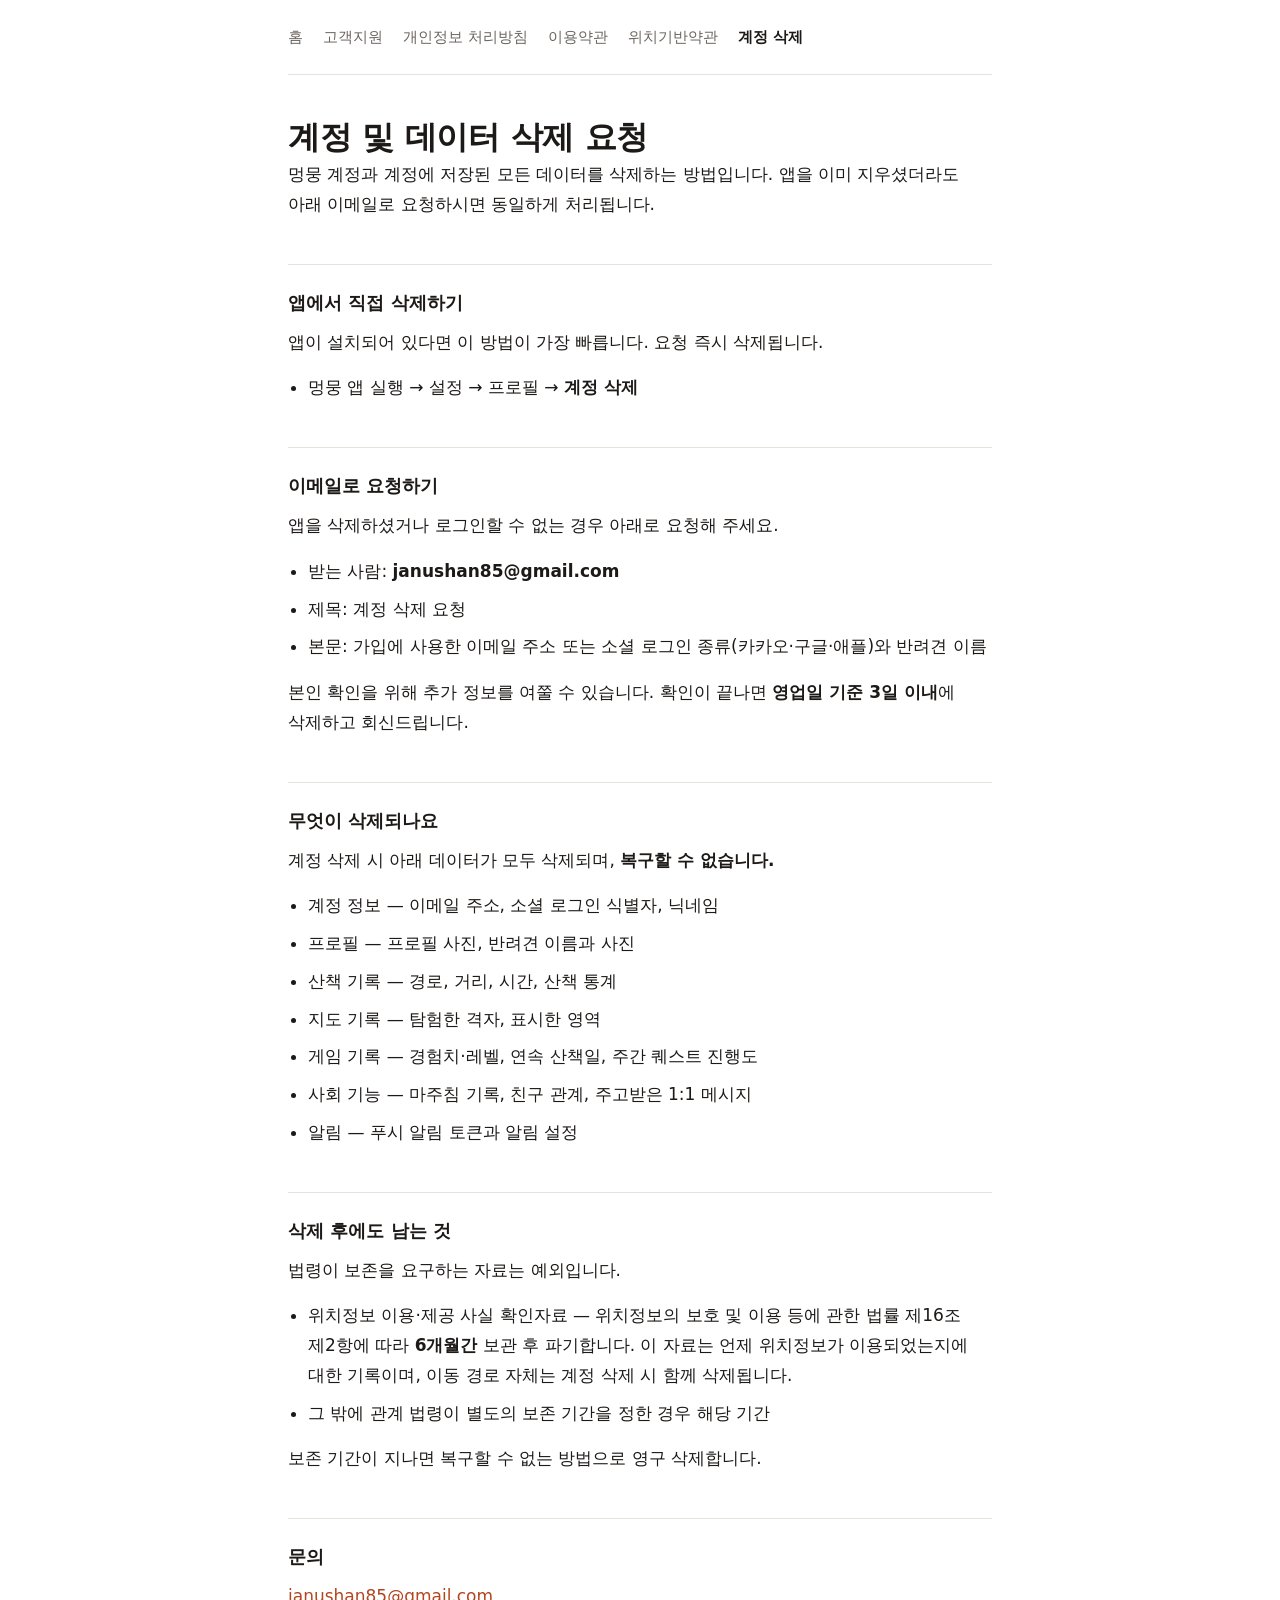
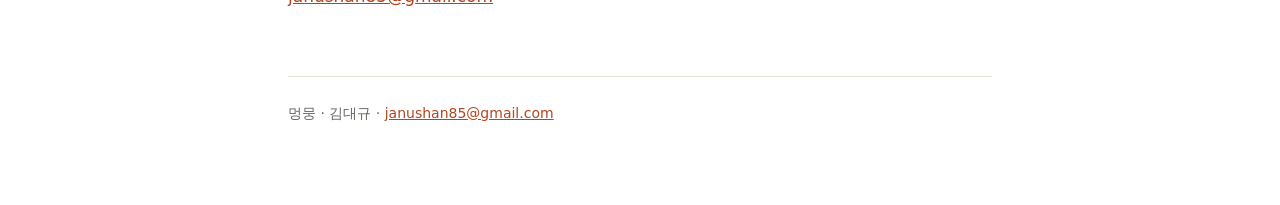
==== account-deletion/index.html @ e08be1e5 "Give the pages paths instead of filenames /privacy.html works today only because GitHub Pages quietl" ====
<!doctype html>
<html lang="ko">
<head>
  <meta charset="utf-8">
  <meta name="viewport" content="width=device-width, initial-scale=1">
  <title>계정 및 데이터 삭제 요청 · 멍뭉</title>
  <link rel="stylesheet" href="/style.css">
</head>
<body>
  <nav>
      <a href="/">홈</a>
      <a href="/support/">고객지원</a>
      <a href="/privacy/">개인정보 처리방침</a>
      <a href="/terms/">이용약관</a>
      <a href="/location/">위치기반약관</a>
      <span aria-current="page">계정 삭제</span>
  </nav>
  <main>
  <h1>계정 및 데이터 삭제 요청</h1>
  <p>멍뭉 계정과 계정에 저장된 모든 데이터를 삭제하는 방법입니다. 앱을 이미 지우셨더라도 아래 이메일로 요청하시면 동일하게 처리됩니다.</p>
  <h2>앱에서 직접 삭제하기</h2>
  <p>앱이 설치되어 있다면 이 방법이 가장 빠릅니다. 요청 즉시 삭제됩니다.</p>
  <ul>
    <li>멍뭉 앱 실행 → 설정 → 프로필 → <strong>계정 삭제</strong></li>
  </ul>
  <h2>이메일로 요청하기</h2>
  <p>앱을 삭제하셨거나 로그인할 수 없는 경우 아래로 요청해 주세요.</p>
  <ul>
    <li>받는 사람: <strong>janushan85@gmail.com</strong></li>
    <li>제목: 계정 삭제 요청</li>
    <li>본문: 가입에 사용한 이메일 주소 또는 소셜 로그인 종류(카카오·구글·애플)와 반려견 이름</li>
  </ul>
  <p>본인 확인을 위해 추가 정보를 여쭐 수 있습니다. 확인이 끝나면 <strong>영업일 기준 3일 이내</strong>에 삭제하고 회신드립니다.</p>
  <h2>무엇이 삭제되나요</h2>
  <p>계정 삭제 시 아래 데이터가 모두 삭제되며, <strong>복구할 수 없습니다.</strong></p>
  <ul>
    <li>계정 정보 — 이메일 주소, 소셜 로그인 식별자, 닉네임</li>
    <li>프로필 — 프로필 사진, 반려견 이름과 사진</li>
    <li>산책 기록 — 경로, 거리, 시간, 산책 통계</li>
    <li>지도 기록 — 탐험한 격자, 표시한 영역</li>
    <li>게임 기록 — 경험치·레벨, 연속 산책일, 주간 퀘스트 진행도</li>
    <li>사회 기능 — 마주침 기록, 친구 관계, 주고받은 1:1 메시지</li>
    <li>알림 — 푸시 알림 토큰과 알림 설정</li>
  </ul>
  <h2>삭제 후에도 남는 것</h2>
  <p>법령이 보존을 요구하는 자료는 예외입니다.</p>
  <ul>
    <li>위치정보 이용·제공 사실 확인자료 — 위치정보의 보호 및 이용 등에 관한 법률 제16조 제2항에 따라 <strong>6개월간</strong> 보관 후 파기합니다. 이 자료는 언제 위치정보가 이용되었는지에 대한 기록이며, 이동 경로 자체는 계정 삭제 시 함께 삭제됩니다.</li>
    <li>그 밖에 관계 법령이 별도의 보존 기간을 정한 경우 해당 기간</li>
  </ul>
  <p>보존 기간이 지나면 복구할 수 없는 방법으로 영구 삭제합니다.</p>
  <h2>문의</h2>
  <p><a href="mailto:janushan85@gmail.com">janushan85@gmail.com</a></p>
  </main>
  <footer>
    <p>멍뭉 · 김대규 · <a href="mailto:janushan85@gmail.com">janushan85@gmail.com</a></p>
  </footer>
</body>
</html>
---- style.css ----
:root {
  color-scheme: light dark;
  --bg: #ffffff;
  --fg: #1c1917;
  --muted: #6b6560;
  --rule: #e7e2dc;
  --link: #b4451f;
}

@media (prefers-color-scheme: dark) {
  :root {
    --bg: #17140f;
    --fg: #ede8e1;
    --muted: #9a938b;
    --rule: #322c25;
    --link: #ff8a65;
  }
}

* { box-sizing: border-box; }

body {
  margin: 0;
  padding: 0 1.25rem 4rem;
  background: var(--bg);
  color: var(--fg);
  font-family: -apple-system, BlinkMacSystemFont, "Apple SD Gothic Neo", "Malgun Gothic",
    "Noto Sans KR", system-ui, sans-serif;
  font-size: 16px;
  line-height: 1.75;
  word-break: keep-all;
  overflow-wrap: anywhere;
}

nav, main, footer { max-width: 44rem; margin: 0 auto; }

nav {
  display: flex;
  flex-wrap: wrap;
  gap: 0.5rem 1.25rem;
  padding: 1.5rem 0;
  border-bottom: 1px solid var(--rule);
  font-size: 0.9375rem;
}

nav a { color: var(--muted); text-decoration: none; }
nav a:hover { color: var(--link); text-decoration: underline; }
nav [aria-current="page"] { color: var(--fg); font-weight: 600; }

h1 { margin: 2.5rem 0 0; font-size: 1.75rem; line-height: 1.4; letter-spacing: -0.01em; }

h2 {
  margin: 2.75rem 0 0.75rem;
  padding-top: 1.5rem;
  border-top: 1px solid var(--rule);
  font-size: 1.125rem;
  line-height: 1.5;
}

p { margin: 0 0 1rem; }
p.effective { margin: 0.5rem 0 2rem; color: var(--muted); font-size: 0.9375rem; }

ul { margin: 0 0 1rem; padding-left: 1.25rem; }
li { margin-bottom: 0.5rem; }

a { color: var(--link); }
strong { font-weight: 600; }

footer {
  margin-top: 4rem;
  padding-top: 1.5rem;
  border-top: 1px solid var(--rule);
  color: var(--muted);
  font-size: 0.875rem;
}

@media (min-width: 40rem) {
  body { font-size: 17px; }
  h1 { font-size: 2rem; }
}
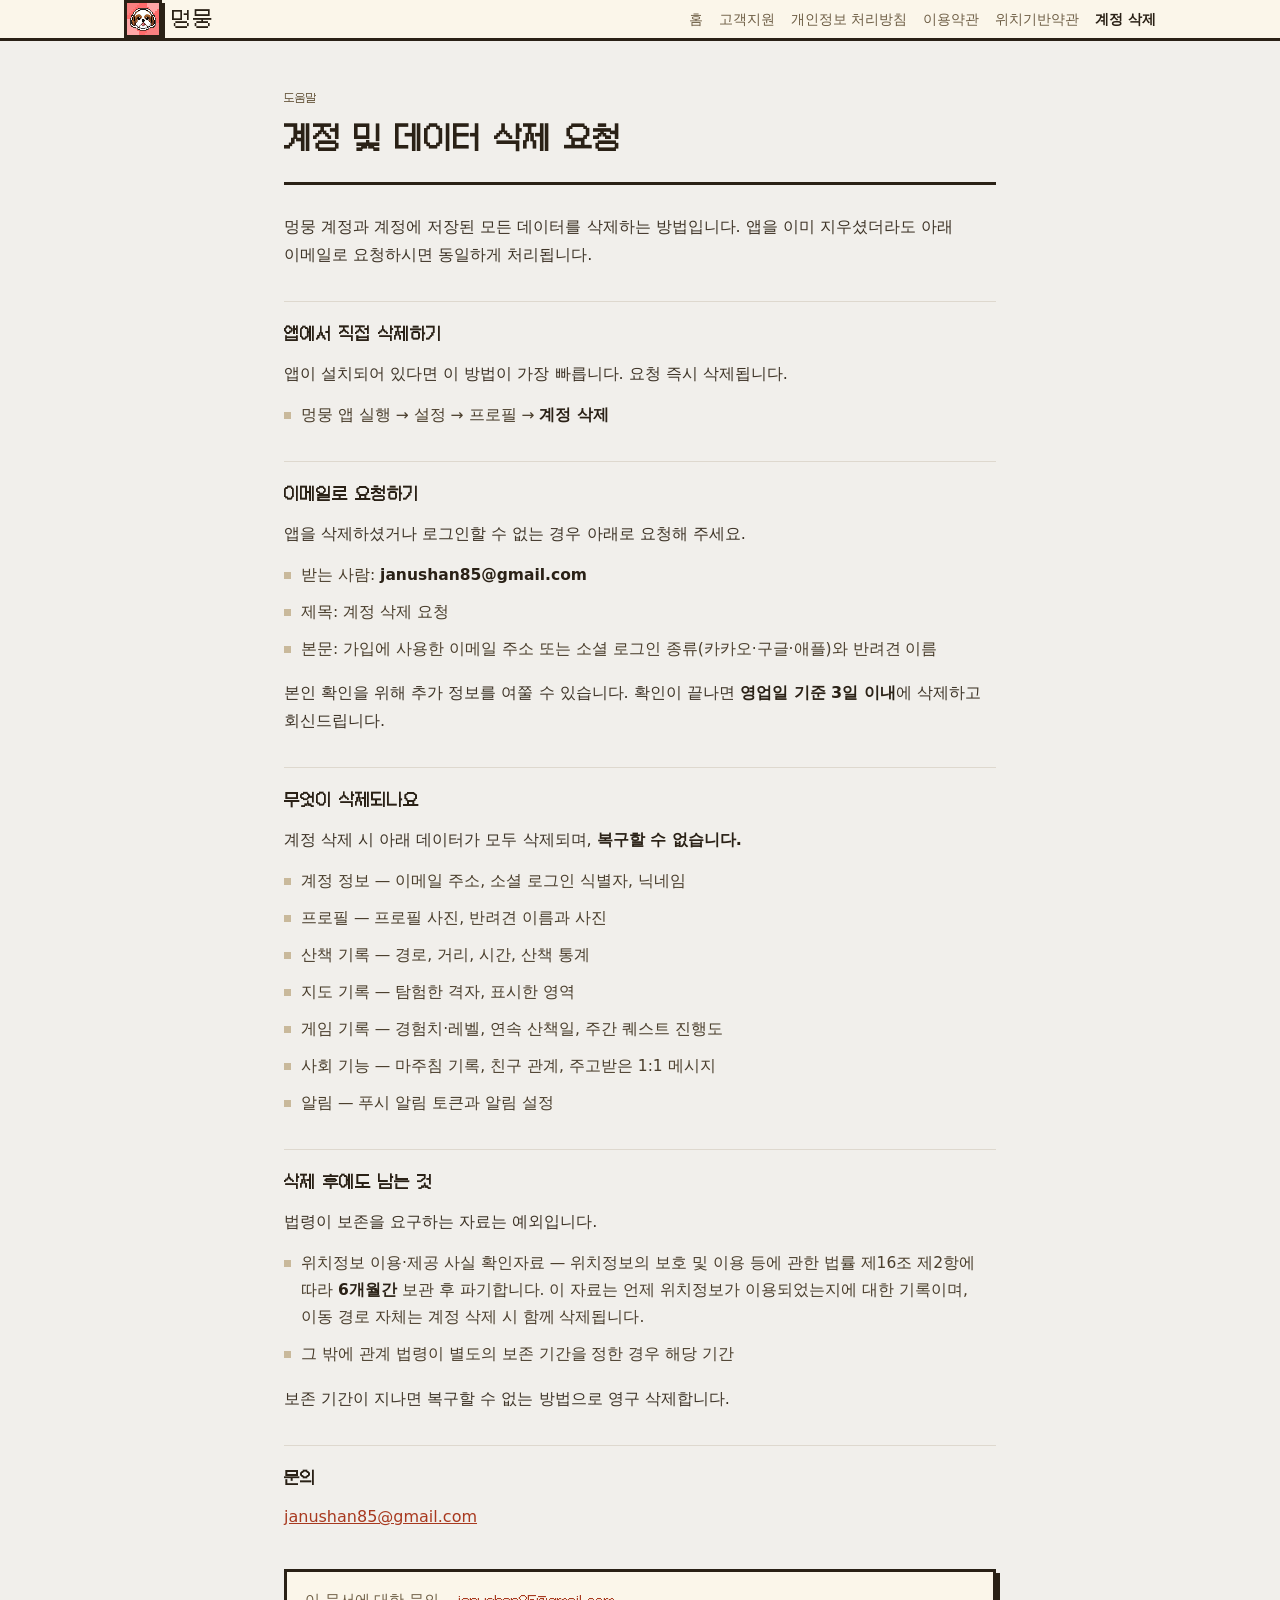
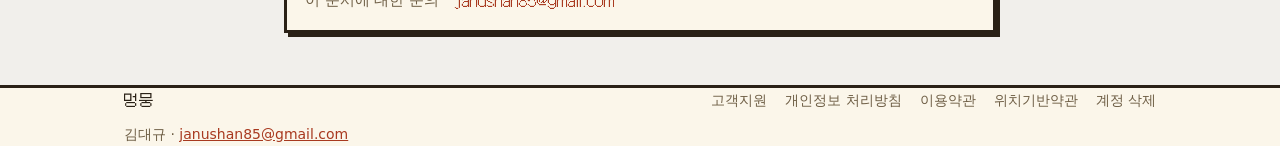
==== commit 63aeaf51: "Rebuild the site with the app's own look App Store 출시 상태를 반영하고(심사 준비 중 → 다운로드 링크, 한국 스토어 주소), 있지도 않은" ====
--- a/account-deletion/index.html
+++ b/account-deletion/index.html
@@ -4,56 +4,96 @@
   <meta charset="utf-8">
   <meta name="viewport" content="width=device-width, initial-scale=1">
   <title>계정 및 데이터 삭제 요청 · 멍뭉</title>
+  <meta name="description" content="반려견과 걸은 만큼 동네 지도가 채워지는 산책 앱. 처음 밟는 칸이 칠해지고, 마음에 드는 자리에는 우리 강아지의 영역을 남깁니다.">
+  <meta name="theme-color" content="#2A2116">
+  <meta property="og:type" content="website">
+  <meta property="og:site_name" content="멍뭉">
+  <meta property="og:title" content="계정 및 데이터 삭제 요청">
+  <meta property="og:description" content="반려견과 걸은 만큼 동네 지도가 채워지는 산책 앱. 처음 밟는 칸이 칠해지고, 마음에 드는 자리에는 우리 강아지의 영역을 남깁니다.">
+  <meta property="og:url" content="https://pawplot.app/account-deletion/">
+  <meta property="og:image" content="https://pawplot.app/assets/icon-512.png">
+  <link rel="icon" href="/assets/icon-96.png">
+  <link rel="apple-touch-icon" href="/assets/icon-180.png">
   <link rel="stylesheet" href="/style.css">
 </head>
 <body>
-  <nav>
-      <a href="/">홈</a>
-      <a href="/support/">고객지원</a>
-      <a href="/privacy/">개인정보 처리방침</a>
-      <a href="/terms/">이용약관</a>
-      <a href="/location/">위치기반약관</a>
-      <span aria-current="page">계정 삭제</span>
-  </nav>
+  <header class="site-head">
+    <div class="wrap head-row">
+      <a class="brand" href="/">
+        <span class="brand-mark"><img src="/assets/icon-96.png" alt="" width="32" height="32"></span>
+        <span class="brand-name">멍뭉</span>
+      </a>
+      <nav class="site-nav">
+        <a href="/">홈</a>
+        <a href="/support/">고객지원</a>
+        <a href="/privacy/">개인정보 처리방침</a>
+        <a href="/terms/">이용약관</a>
+        <a href="/location/">위치기반약관</a>
+        <span aria-current="page">계정 삭제</span>
+      </nav>
+    </div>
+  </header>
   <main>
-  <h1>계정 및 데이터 삭제 요청</h1>
-  <p>멍뭉 계정과 계정에 저장된 모든 데이터를 삭제하는 방법입니다. 앱을 이미 지우셨더라도 아래 이메일로 요청하시면 동일하게 처리됩니다.</p>
-  <h2>앱에서 직접 삭제하기</h2>
-  <p>앱이 설치되어 있다면 이 방법이 가장 빠릅니다. 요청 즉시 삭제됩니다.</p>
-  <ul>
-    <li>멍뭉 앱 실행 → 설정 → 프로필 → <strong>계정 삭제</strong></li>
-  </ul>
-  <h2>이메일로 요청하기</h2>
-  <p>앱을 삭제하셨거나 로그인할 수 없는 경우 아래로 요청해 주세요.</p>
-  <ul>
-    <li>받는 사람: <strong>janushan85@gmail.com</strong></li>
-    <li>제목: 계정 삭제 요청</li>
-    <li>본문: 가입에 사용한 이메일 주소 또는 소셜 로그인 종류(카카오·구글·애플)와 반려견 이름</li>
-  </ul>
-  <p>본인 확인을 위해 추가 정보를 여쭐 수 있습니다. 확인이 끝나면 <strong>영업일 기준 3일 이내</strong>에 삭제하고 회신드립니다.</p>
-  <h2>무엇이 삭제되나요</h2>
-  <p>계정 삭제 시 아래 데이터가 모두 삭제되며, <strong>복구할 수 없습니다.</strong></p>
-  <ul>
-    <li>계정 정보 — 이메일 주소, 소셜 로그인 식별자, 닉네임</li>
-    <li>프로필 — 프로필 사진, 반려견 이름과 사진</li>
-    <li>산책 기록 — 경로, 거리, 시간, 산책 통계</li>
-    <li>지도 기록 — 탐험한 격자, 표시한 영역</li>
-    <li>게임 기록 — 경험치·레벨, 연속 산책일, 주간 퀘스트 진행도</li>
-    <li>사회 기능 — 마주침 기록, 친구 관계, 주고받은 1:1 메시지</li>
-    <li>알림 — 푸시 알림 토큰과 알림 설정</li>
-  </ul>
-  <h2>삭제 후에도 남는 것</h2>
-  <p>법령이 보존을 요구하는 자료는 예외입니다.</p>
-  <ul>
-    <li>위치정보 이용·제공 사실 확인자료 — 위치정보의 보호 및 이용 등에 관한 법률 제16조 제2항에 따라 <strong>6개월간</strong> 보관 후 파기합니다. 이 자료는 언제 위치정보가 이용되었는지에 대한 기록이며, 이동 경로 자체는 계정 삭제 시 함께 삭제됩니다.</li>
-    <li>그 밖에 관계 법령이 별도의 보존 기간을 정한 경우 해당 기간</li>
-  </ul>
-  <p>보존 기간이 지나면 복구할 수 없는 방법으로 영구 삭제합니다.</p>
-  <h2>문의</h2>
-  <p><a href="mailto:janushan85@gmail.com">janushan85@gmail.com</a></p>
+    <article class="doc">
+      <div class="doc-head">
+        <span class="doc-lead">도움말</span>
+        <h1>계정 및 데이터 삭제 요청</h1>
+        
+      </div>
+    <p>멍뭉 계정과 계정에 저장된 모든 데이터를 삭제하는 방법입니다. 앱을 이미 지우셨더라도 아래 이메일로 요청하시면 동일하게 처리됩니다.</p>
+    <h2>앱에서 직접 삭제하기</h2>
+    <p>앱이 설치되어 있다면 이 방법이 가장 빠릅니다. 요청 즉시 삭제됩니다.</p>
+    <ul class="dots">
+      <li><i></i><span>멍뭉 앱 실행 → 설정 → 프로필 → <strong>계정 삭제</strong></span></li>
+    </ul>
+    <h2>이메일로 요청하기</h2>
+    <p>앱을 삭제하셨거나 로그인할 수 없는 경우 아래로 요청해 주세요.</p>
+    <ul class="dots">
+      <li><i></i><span>받는 사람: <strong>janushan85@gmail.com</strong></span></li>
+      <li><i></i><span>제목: 계정 삭제 요청</span></li>
+      <li><i></i><span>본문: 가입에 사용한 이메일 주소 또는 소셜 로그인 종류(카카오·구글·애플)와 반려견 이름</span></li>
+    </ul>
+    <p>본인 확인을 위해 추가 정보를 여쭐 수 있습니다. 확인이 끝나면 <strong>영업일 기준 3일 이내</strong>에 삭제하고 회신드립니다.</p>
+    <h2>무엇이 삭제되나요</h2>
+    <p>계정 삭제 시 아래 데이터가 모두 삭제되며, <strong>복구할 수 없습니다.</strong></p>
+    <ul class="dots">
+      <li><i></i><span>계정 정보 — 이메일 주소, 소셜 로그인 식별자, 닉네임</span></li>
+      <li><i></i><span>프로필 — 프로필 사진, 반려견 이름과 사진</span></li>
+      <li><i></i><span>산책 기록 — 경로, 거리, 시간, 산책 통계</span></li>
+      <li><i></i><span>지도 기록 — 탐험한 격자, 표시한 영역</span></li>
+      <li><i></i><span>게임 기록 — 경험치·레벨, 연속 산책일, 주간 퀘스트 진행도</span></li>
+      <li><i></i><span>사회 기능 — 마주침 기록, 친구 관계, 주고받은 1:1 메시지</span></li>
+      <li><i></i><span>알림 — 푸시 알림 토큰과 알림 설정</span></li>
+    </ul>
+    <h2>삭제 후에도 남는 것</h2>
+    <p>법령이 보존을 요구하는 자료는 예외입니다.</p>
+    <ul class="dots">
+      <li><i></i><span>위치정보 이용·제공 사실 확인자료 — 위치정보의 보호 및 이용 등에 관한 법률 제16조 제2항에 따라 <strong>6개월간</strong> 보관 후 파기합니다. 이 자료는 언제 위치정보가 이용되었는지에 대한 기록이며, 이동 경로 자체는 계정 삭제 시 함께 삭제됩니다.</span></li>
+      <li><i></i><span>그 밖에 관계 법령이 별도의 보존 기간을 정한 경우 해당 기간</span></li>
+    </ul>
+    <p>보존 기간이 지나면 복구할 수 없는 방법으로 영구 삭제합니다.</p>
+    <h2>문의</h2>
+    <p><a href="mailto:janushan85@gmail.com">janushan85@gmail.com</a></p>
+      <div class="doc-foot">
+        <span>이 문서에 대한 문의</span>
+        <a href="mailto:janushan85@gmail.com">janushan85@gmail.com</a>
+      </div>
+    </article>
   </main>
-  <footer>
-    <p>멍뭉 · 김대규 · <a href="mailto:janushan85@gmail.com">janushan85@gmail.com</a></p>
+  <footer class="site-foot">
+    <div class="wrap foot-row">
+      <div>
+        <div class="foot-name">멍뭉</div>
+        <div class="foot-who">김대규 · <a href="mailto:janushan85@gmail.com">janushan85@gmail.com</a></div>
+      </div>
+      <div class="foot-links">
+        <a href="/support/">고객지원</a>
+        <a href="/privacy/">개인정보 처리방침</a>
+        <a href="/terms/">이용약관</a>
+        <a href="/location/">위치기반약관</a>
+        <a href="/account-deletion/">계정 삭제</a>
+      </div>
+    </div>
   </footer>
 </body>
 </html>
--- a/style.css
+++ b/style.css
@@ -1,80 +1,356 @@
+@font-face {
+  font-family: 'Galmuri11';
+  src: url('/assets/galmuri11.woff2') format('woff2');
+  font-display: swap;
+}
+
 :root {
-  color-scheme: light dark;
-  --bg: #ffffff;
-  --fg: #1c1917;
-  --muted: #6b6560;
-  --rule: #e7e2dc;
-  --link: #b4451f;
-}
-
-@media (prefers-color-scheme: dark) {
-  :root {
-    --bg: #17140f;
-    --fg: #ede8e1;
-    --muted: #9a938b;
-    --rule: #322c25;
-    --link: #ff8a65;
-  }
+  color-scheme: light;
+  --ink: #2A2116;
+  --paper: #F1EFEB;
+  --card: #FBF6EA;
+  --gold: #EFB431;
+  --coral: #B03A22;
+  --coral-lite: #FF6B6B;
+  --link: #A8391F;
+  --link-hover: #7E2712;
+  --muted: #6E5E45;
+  --dim: #9C8E77;
+  --sand: #C9B99B;
+  --rule: #DED8CE;
+  --pixel: 'Galmuri11', ui-monospace, monospace;
 }
 
 * { box-sizing: border-box; }
 
 body {
   margin: 0;
-  padding: 0 1.25rem 4rem;
-  background: var(--bg);
-  color: var(--fg);
+  background: var(--paper);
+  color: var(--ink);
   font-family: -apple-system, BlinkMacSystemFont, "Apple SD Gothic Neo", "Malgun Gothic",
     "Noto Sans KR", system-ui, sans-serif;
   font-size: 16px;
   line-height: 1.75;
   word-break: keep-all;
   overflow-wrap: anywhere;
-}
-
-nav, main, footer { max-width: 44rem; margin: 0 auto; }
-
-nav {
+  -webkit-font-smoothing: antialiased;
+}
+
+a { color: var(--link); }
+a:hover { color: var(--link-hover); }
+
+.wrap { max-width: 1080px; margin: 0 auto; padding: 0 18px; }
+
+/* ── 머리말 ───────────────────────────────────────────── */
+.site-head { border-bottom: 3px solid var(--ink); background: var(--card); }
+.head-row {
   display: flex;
   flex-wrap: wrap;
-  gap: 0.5rem 1.25rem;
-  padding: 1.5rem 0;
-  border-bottom: 1px solid var(--rule);
-  font-size: 0.9375rem;
-}
-
-nav a { color: var(--muted); text-decoration: none; }
-nav a:hover { color: var(--link); text-decoration: underline; }
-nav [aria-current="page"] { color: var(--fg); font-weight: 600; }
-
-h1 { margin: 2.5rem 0 0; font-size: 1.75rem; line-height: 1.4; letter-spacing: -0.01em; }
-
-h2 {
-  margin: 2.75rem 0 0.75rem;
-  padding-top: 1.5rem;
+  align-items: center;
+  gap: 12px 20px;
+  padding-top: 14px;
+  padding-bottom: 14px;
+}
+.brand { display: flex; align-items: center; gap: 10px; text-decoration: none; }
+.brand-mark {
+  display: flex;
+  width: 38px;
+  height: 38px;
+  background: var(--card);
+  border: 3px solid var(--ink);
+  box-shadow: 3px 3px 0 var(--ink);
+  flex: none;
+}
+.brand-mark img { display: block; width: 32px; height: 32px; image-rendering: pixelated; }
+.brand-name { font-family: var(--pixel); font-size: 20px; color: var(--ink); letter-spacing: 1px; }
+.site-nav {
+  display: flex;
+  flex-wrap: wrap;
+  gap: 4px 16px;
+  font-size: 14px;
+  margin-left: auto;
+}
+.site-nav a { color: var(--muted); text-decoration: none; }
+.site-nav a:hover { color: var(--link); }
+.site-nav [aria-current="page"] { color: var(--ink); font-weight: 700; }
+
+/* ── 히어로 ───────────────────────────────────────────── */
+.hero { border-bottom: 3px solid var(--ink); background: var(--ink); }
+.hero-grid { display: grid; gap: 28px; padding-top: 40px; }
+.hero-copy { padding-bottom: 8px; }
+.badge {
+  display: inline-block;
+  background: var(--gold);
+  color: var(--ink);
+  padding: 6px 12px;
+  margin-bottom: 20px;
+  font-family: var(--pixel);
+  font-size: 13px;
+  line-height: 1.5;
+}
+.hero h1 {
+  font-family: var(--pixel);
+  font-size: clamp(28px, 8vw, 46px);
+  line-height: 1.36;
+  color: var(--card);
+  margin: 0 0 18px;
+}
+.hero-lead { font-size: 16.5px; line-height: 1.8; color: var(--sand); margin: 0 0 26px; max-width: 30em; }
+.hero-note { margin: 18px 0 0; font-size: 13.5px; line-height: 1.7; color: var(--dim); max-width: 26em; }
+
+.stores { display: flex; flex-wrap: wrap; gap: 12px; }
+.store {
+  display: flex;
+  align-items: center;
+  gap: 12px;
+  border: 3px solid var(--ink);
+  padding: 13px 18px;
+  text-decoration: none;
+}
+.store-i { width: 22px; height: 22px; flex: none; }
+.store-t { display: flex; flex-direction: column; line-height: 1.3; white-space: nowrap; }
+.store-sub { font-size: 11.5px; }
+.store-name { font-family: var(--pixel); font-size: 15px; }
+.apple { background: var(--coral); box-shadow: 4px 4px 0 var(--coral-lite); color: #fff; }
+.apple .store-i { fill: #fff; }
+.apple .store-sub { color: #FBEDE8; }
+.apple:hover { box-shadow: 2px 2px 0 var(--coral-lite); color: #fff; }
+.play { background: var(--card); box-shadow: 4px 4px 0 var(--gold); color: var(--ink); }
+.play .store-i { fill: var(--ink); }
+.play .store-sub { color: var(--muted); }
+.play:hover { box-shadow: 2px 2px 0 var(--gold); color: var(--ink); }
+
+/* ── 폰 그림 ──────────────────────────────────────────
+   폭 하나(--u)로 전체가 자란다. 안쪽 요소는 전부 em 이라 --u 만 바꾸면
+   비율을 유지한 채 커지고 줄어든다. */
+.phone {
+  --u: 3.1px;
+  font-size: var(--u);
+  width: 80em;
+  height: 168em;
+  margin: 0 auto -3px;
+  background: var(--ink);
+  border: 3px solid #0F0C08;
+  border-bottom: none;
+  border-radius: 9em 9em 0 0;
+  padding: 2em 2em 0;
+  box-shadow: 0 0 0 3px #4A3E2C;
+  max-width: 100%;
+}
+.phone-screen {
+  position: relative;
+  width: 100%;
+  height: 100%;
+  overflow: hidden;
+  border-radius: 7em 7em 0 0;
+  background: #E8E2D6;
+}
+.pmap {
+  position: absolute;
+  inset: 0;
+  background-image:
+    linear-gradient(to right, rgba(42, 33, 22, .09) 1px, transparent 1px),
+    linear-gradient(to bottom, rgba(42, 33, 22, .09) 1px, transparent 1px);
+  background-size: 10em 10em;
+}
+.pc { position: absolute; width: 10em; height: 10em; left: calc(var(--c) * 10em); top: calc(var(--r) * 10em); }
+.pc.mine { background: rgba(239, 180, 49, .85); }
+.pc.seen { background: rgba(243, 199, 205, .8); }
+.pc.rival-a { background: rgba(75, 63, 224, .55); }
+.pc.rival-b { background: rgba(226, 44, 224, .5); }
+.pc.rival-c { background: rgba(46, 211, 196, .55); }
+.pdog {
+  position: absolute;
+  left: 52em; top: 92em;
+  width: 5em; height: 5em;
+  background: #C1462E;
+  border: 1.5em solid rgba(193, 70, 46, .25);
+  background-clip: padding-box;
+}
+/* ⚠️ font-size 를 바꾸는 요소 안에서는 em 의 기준이 함께 바뀐다. 그래서 자기
+   글자 크기를 정하는 요소의 **치수**는 em 이 아니라 --u 기준 calc() 로 쓴다 —
+   섞어 쓰면 노치가 화면 절반을 덮는다(실제로 그랬다). */
+.pstatus {
+  position: absolute;
+  left: 0; right: 0; top: 0;
+  height: 15em;
+  display: flex;
+  align-items: center;
+  justify-content: space-between;
+  padding: 0 8em;
+  font-family: var(--pixel);
+  color: var(--ink);
+}
+.pstatus span { font-size: 3.6em; line-height: 1; }
+.pnotch {
+  position: absolute;
+  left: 50%;
+  top: calc(var(--u) * 1.6);
+  transform: translateX(-50%);
+  width: calc(var(--u) * 32);
+  height: calc(var(--u) * 9);
+  background: #000;
+  border-radius: calc(var(--u) * 5);
+}
+.pzoom { position: absolute; right: 4em; bottom: 50em; display: flex; flex-direction: column; gap: 3em; }
+.pz-pair, .pz-loc {
+  background: var(--card);
+  border: 3px solid var(--ink);
+  box-shadow: 3px 3px 0 var(--ink);
+}
+.pz-pair span {
+  display: flex;
+  align-items: center;
+  justify-content: center;
+  width: calc(var(--u) * 14);
+  height: calc(var(--u) * 14);
+  font-family: var(--pixel);
+  font-size: calc(var(--u) * 7);
+  line-height: 1;
+}
+.pz-pair span:first-child { border-bottom: 3px solid var(--ink); }
+.pz-loc { display: flex; align-items: center; justify-content: center; width: 14em; height: 14em; }
+.pz-loc i { width: 5em; height: 5em; border: 2px solid #C1462E; }
+.plegend {
+  position: absolute;
+  left: 4em; bottom: 40em;
+  background: var(--card);
+  border: 3px solid var(--ink);
+  box-shadow: 3px 3px 0 var(--ink);
+  padding: 3em 4em;
+  display: flex;
+  flex-direction: column;
+  gap: 2.5em;
+}
+.lg-row { display: flex; align-items: center; gap: 2.5em; font-family: var(--pixel); font-size: 3em; line-height: 1; }
+.sw { width: 1.2em; height: 1.2em; flex: none; }
+.sw.mine { background: var(--gold); }
+.sw.seen { background: #F3C7CD; }
+.sw.multi { display: flex; }
+.sw.multi i { width: .4em; height: 1.2em; }
+.sw.multi i:nth-child(1) { background: #4B3FE0; }
+.sw.multi i:nth-child(2) { background: #E22CE0; }
+.sw.multi i:nth-child(3) { background: #2ED3C4; }
+.ptabs {
+  position: absolute;
+  left: 0; right: 0; bottom: 0;
+  height: 25em;
+  display: flex;
+  padding-bottom: 6em;
+  background: #EFE7D5;
+  border-top: 3px solid var(--ink);
+}
+.tab {
+  flex: 1;
+  display: flex;
+  flex-direction: column;
+  align-items: center;
+  justify-content: center;
+  gap: 1.5em;
+  font-family: var(--pixel);
+  font-size: 3em;
+  color: #8A7355;
+  line-height: 1;
+}
+.tab-i { width: 2.4em; height: 2.4em; fill: #8A7355; }
+.tab.on { color: #E5533D; }
+.tab.on .tab-i { fill: var(--coral-lite); }
+
+/* ── 본문 블록 ────────────────────────────────────────── */
+.block { padding-top: 44px; }
+.block h2 { font-family: var(--pixel); font-size: 20px; line-height: 1.5; margin: 0 0 8px; }
+.block-lead { margin: 0 0 24px; color: var(--muted); font-size: 15px; }
+
+.cards { display: grid; gap: 16px; }
+.card {
+  background: var(--card);
+  border: 3px solid var(--ink);
+  box-shadow: 5px 5px 0 var(--ink);
+  padding: 20px;
+}
+.card-head { display: flex; align-items: center; gap: 10px; margin-bottom: 12px; }
+.card-i { width: 24px; height: 24px; flex: none; fill: var(--coral-lite); }
+.card h3 { font-family: var(--pixel); font-size: 15.5px; line-height: 1.5; margin: 0; }
+.card p { margin: 0; font-size: 15.5px; color: #4A3E2C; }
+
+.split { display: grid; gap: 32px; border-top: 3px solid var(--ink); margin-top: 44px; padding-top: 34px; }
+.split h2 { margin-bottom: 16px; }
+.ticks, .dots { margin: 0; padding: 0; list-style: none; display: flex; flex-direction: column; gap: 10px; }
+.ticks li, .dots li { display: flex; gap: 10px; font-size: 15.5px; color: #4A3E2C; }
+.ticks i { width: 9px; height: 9px; background: var(--gold); flex: none; margin-top: 9px; }
+.dots i { width: 7px; height: 7px; background: var(--sand); flex: none; margin-top: 10px; }
+.note { margin: 18px 0 0; font-size: 15px; color: var(--muted); }
+
+.contact { background: var(--ink); padding: 20px; }
+.contact-lead { margin: 0 0 10px; font-size: 14px; color: var(--sand); }
+.contact-mail { font-family: var(--pixel); font-size: 15px; color: var(--gold); text-decoration: none; word-break: break-all; }
+.contact-mail:hover { color: #FF8A7A; }
+.contact-note { margin: 14px 0 0; font-size: 14px; color: var(--dim); }
+.contact-note a { color: #FF8A7A; }
+
+/* ── 문서 ─────────────────────────────────────────────── */
+.doc { max-width: 760px; margin: 0 auto; padding: 34px 18px 0; }
+.doc-head { border-bottom: 3px solid var(--ink); padding-bottom: 22px; margin-bottom: 28px; }
+.doc-lead { display: block; font-family: var(--pixel); font-size: 11px; color: var(--muted); margin-bottom: 10px; }
+.doc h1 { font-family: var(--pixel); font-size: clamp(22px, 6vw, 29px); line-height: 1.45; margin: 0; }
+.doc-date { margin: 10px 0 0; color: var(--muted); font-size: 14px; }
+.doc h2 {
+  font-family: var(--pixel);
+  font-size: 16px;
+  line-height: 1.6;
+  margin: 32px 0 12px;
+  padding-top: 20px;
   border-top: 1px solid var(--rule);
-  font-size: 1.125rem;
-  line-height: 1.5;
-}
-
-p { margin: 0 0 1rem; }
-p.effective { margin: 0.5rem 0 2rem; color: var(--muted); font-size: 0.9375rem; }
-
-ul { margin: 0 0 1rem; padding-left: 1.25rem; }
-li { margin-bottom: 0.5rem; }
-
-a { color: var(--link); }
-strong { font-weight: 600; }
-
-footer {
-  margin-top: 4rem;
-  padding-top: 1.5rem;
-  border-top: 1px solid var(--rule);
+}
+.doc p { margin: 0 0 14px; font-size: 16px; color: #3E3427; }
+.doc ul { margin-bottom: 16px; }
+.doc strong { font-weight: 700; color: var(--ink); }
+.doc-foot {
+  margin: 38px 0 0;
+  background: var(--card);
+  border: 3px solid var(--ink);
+  box-shadow: 4px 4px 0 var(--ink);
+  padding: 16px 18px;
+  display: flex;
+  flex-wrap: wrap;
+  gap: 4px 16px;
+  align-items: center;
+  font-size: 14.5px;
   color: var(--muted);
-  font-size: 0.875rem;
-}
-
+}
+.doc-foot a { font-family: var(--pixel); font-size: 14px; text-decoration: none; word-break: break-all; }
+
+/* ── 꼬리말 ───────────────────────────────────────────── */
+.site-foot { margin-top: 52px; border-top: 3px solid var(--ink); background: var(--card); }
+.foot-row {
+  display: flex;
+  flex-wrap: wrap;
+  gap: 20px 36px;
+  justify-content: space-between;
+  padding-top: 28px;
+  padding-bottom: 34px;
+}
+.foot-name { font-family: var(--pixel); font-size: 15px; margin-bottom: 8px; }
+.foot-who { font-size: 14px; color: var(--muted); }
+.foot-links { display: flex; flex-wrap: wrap; gap: 6px 18px; font-size: 14px; }
+.foot-links a { color: var(--muted); text-decoration: none; }
+.foot-links a:hover { color: var(--link); }
+
+/* ── 넓은 화면 ────────────────────────────────────────── */
 @media (min-width: 40rem) {
   body { font-size: 17px; }
-  h1 { font-size: 2rem; }
-}
+  .wrap { padding: 0 24px; }
+  .phone { --u: 3.7px; }
+  .cards { grid-template-columns: repeat(2, 1fr); gap: 20px; }
+  .card { padding: 24px; }
+  .block { padding-top: 60px; }
+  .split { grid-template-columns: 1fr 1fr; gap: 32px; margin-top: 56px; padding-top: 40px; }
+  .contact { padding: 22px 24px; }
+  .doc { padding: 48px 24px 0; }
+}
+
+@media (min-width: 62rem) {
+  .hero-grid { grid-template-columns: 1fr minmax(0, 320px); gap: 40px; align-items: end; padding-top: 64px; }
+  .hero-copy { padding-bottom: 56px; }
+  .cards { grid-template-columns: repeat(4, 1fr); }
+}
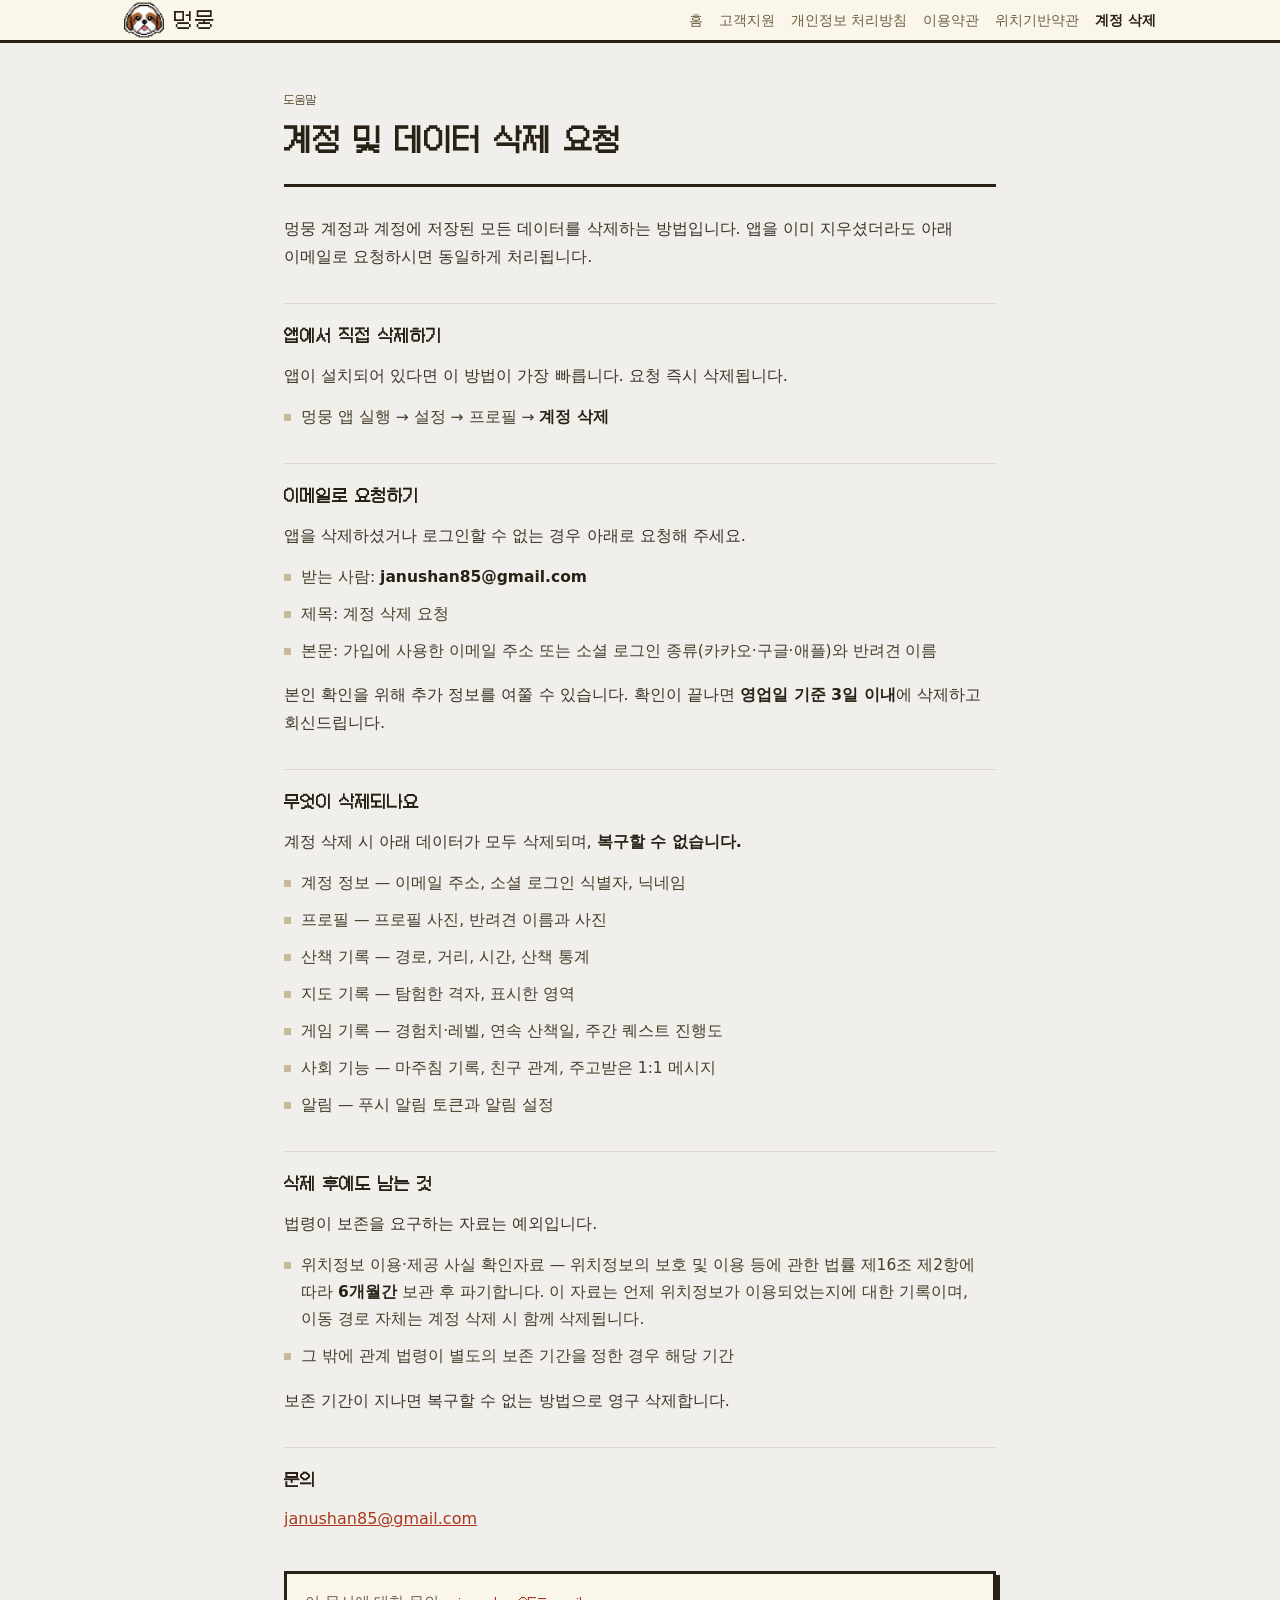
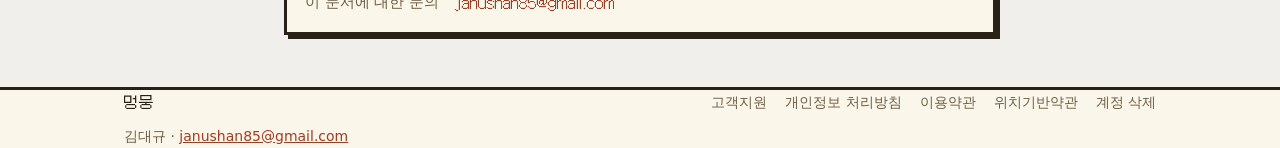
==== commit a0e94623: "Show the dog without its background as the site icon" ====
--- a/account-deletion/index.html
+++ b/account-deletion/index.html
@@ -20,7 +20,7 @@
   <header class="site-head">
     <div class="wrap head-row">
       <a class="brand" href="/">
-        <span class="brand-mark"><img src="/assets/icon-96.png" alt="" width="32" height="32"></span>
+        <span class="brand-mark"><img src="/assets/icon-96.png" alt="" width="40" height="40"></span>
         <span class="brand-name">멍뭉</span>
       </a>
       <nav class="site-nav">
--- a/style.css
+++ b/style.css
@@ -52,16 +52,8 @@
   padding-bottom: 14px;
 }
 .brand { display: flex; align-items: center; gap: 10px; text-decoration: none; }
-.brand-mark {
-  display: flex;
-  width: 38px;
-  height: 38px;
-  background: var(--card);
-  border: 3px solid var(--ink);
-  box-shadow: 3px 3px 0 var(--ink);
-  flex: none;
-}
-.brand-mark img { display: block; width: 32px; height: 32px; image-rendering: pixelated; }
+.brand-mark { display: flex; flex: none; }
+.brand-mark img { display: block; width: 40px; height: 40px; }
 .brand-name { font-family: var(--pixel); font-size: 20px; color: var(--ink); letter-spacing: 1px; }
 .site-nav {
   display: flex;
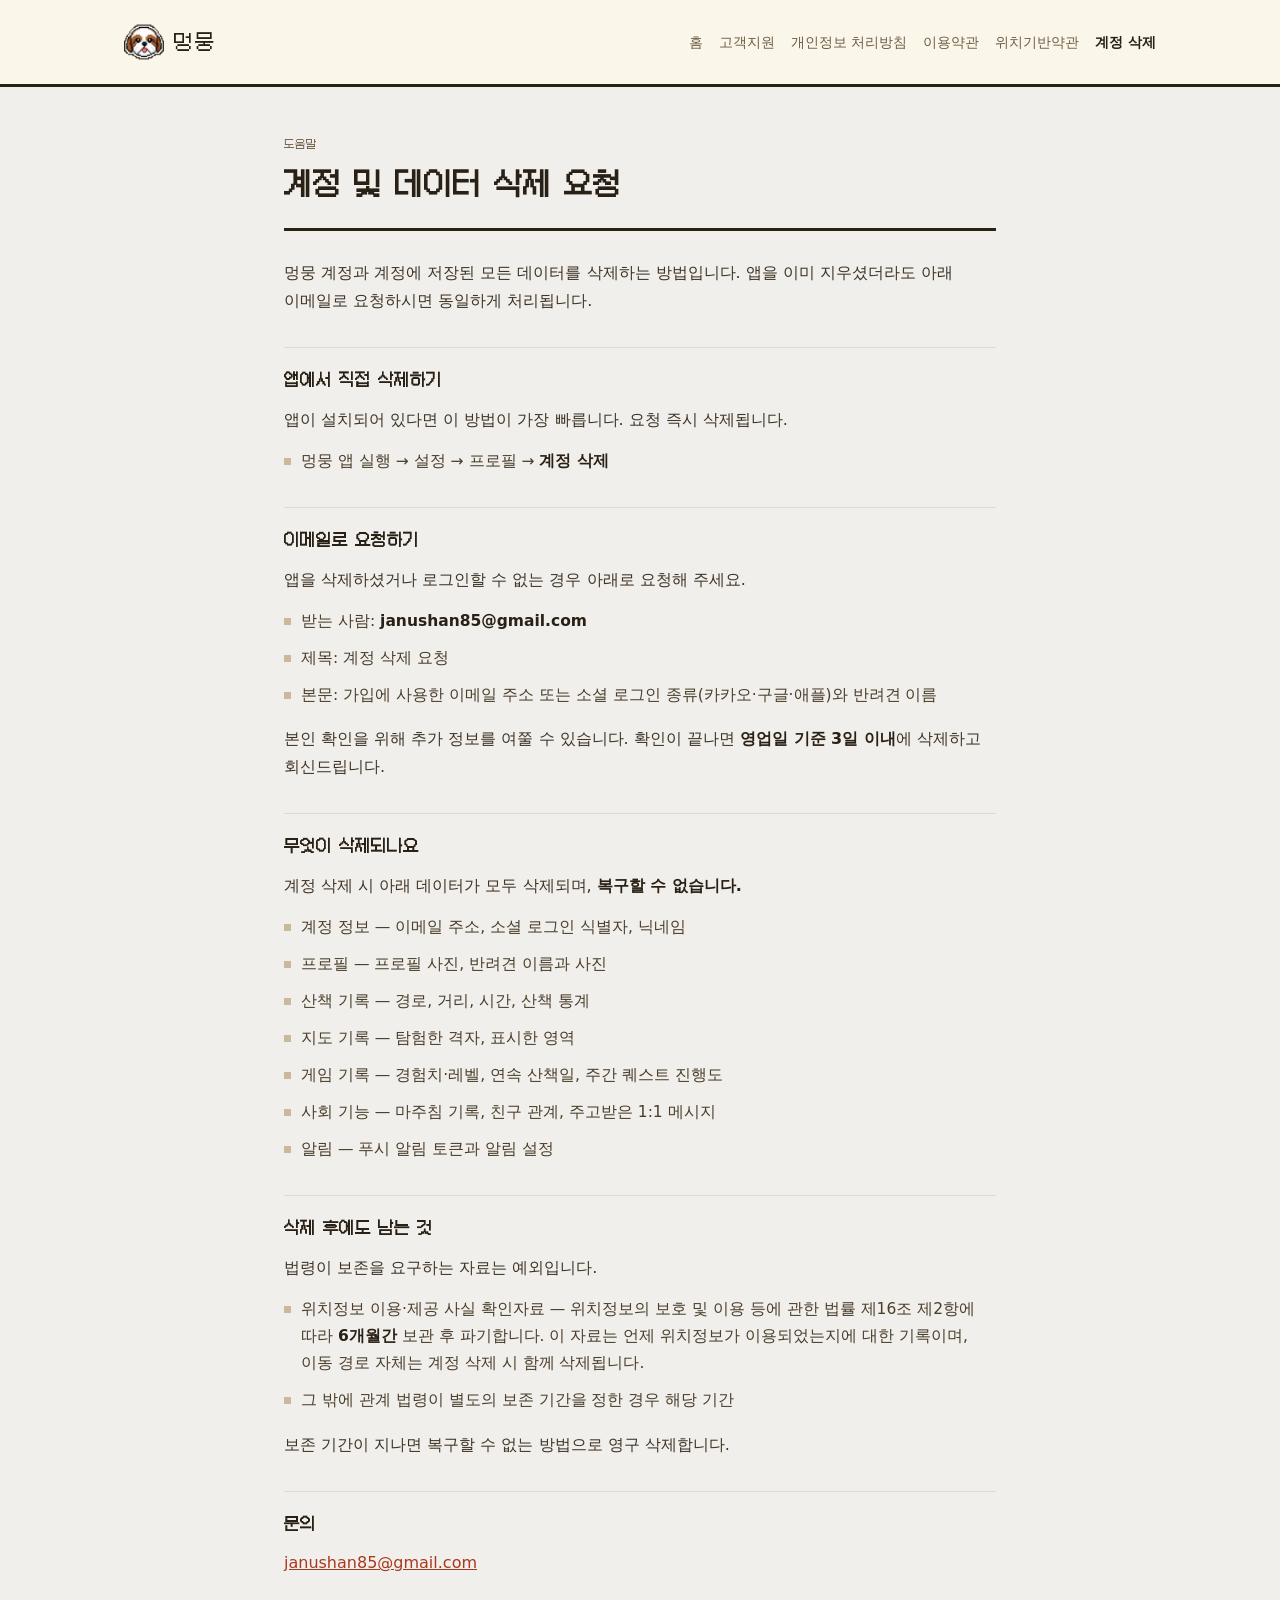
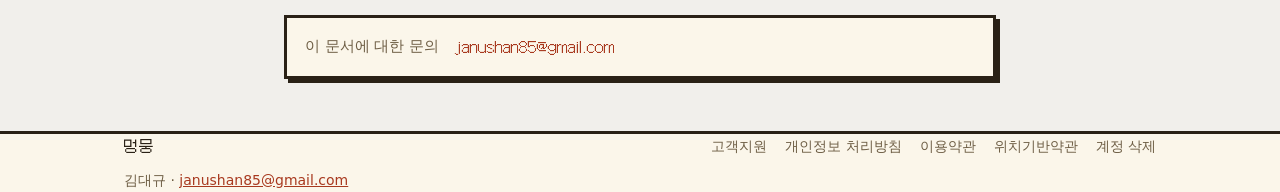
==== commit bfdfef17: "Fold the menu behind a button on mobile" ====
--- a/account-deletion/index.html
+++ b/account-deletion/index.html
@@ -15,6 +15,7 @@
   <link rel="icon" href="/assets/icon-96.png">
   <link rel="apple-touch-icon" href="/assets/icon-180.png">
   <link rel="stylesheet" href="/style.css">
+  <script>document.documentElement.classList.add('js');</script>
 </head>
 <body>
   <header class="site-head">
@@ -23,7 +24,8 @@
         <span class="brand-mark"><img src="/assets/icon-96.png" alt="" width="40" height="40"></span>
         <span class="brand-name">멍뭉</span>
       </a>
-      <nav class="site-nav">
+      <button class="nav-toggle" type="button" aria-label="메뉴" aria-expanded="false" aria-controls="site-nav"><span></span><span></span><span></span></button>
+      <nav class="site-nav" id="site-nav">
         <a href="/">홈</a>
         <a href="/support/">고객지원</a>
         <a href="/privacy/">개인정보 처리방침</a>
@@ -95,5 +97,17 @@
       </div>
     </div>
   </footer>
+  <script>
+    (() => {
+      const toggle = document.querySelector('.nav-toggle');
+      const head = document.querySelector('.site-head');
+      const set = (open) => {
+        head.classList.toggle('nav-open', open);
+        toggle.setAttribute('aria-expanded', String(open));
+      };
+      toggle.addEventListener('click', () => set(!head.classList.contains('nav-open')));
+      document.addEventListener('keydown', (e) => { if (e.key === 'Escape') set(false); });
+    })();
+  </script>
 </body>
 </html>
--- a/style.css
+++ b/style.css
@@ -65,6 +65,41 @@
 .site-nav a { color: var(--muted); text-decoration: none; }
 .site-nav a:hover { color: var(--link); }
 .site-nav [aria-current="page"] { color: var(--ink); font-weight: 700; }
+
+/* 좁은 화면은 메뉴를 버튼 뒤에 접는다. JS 가 없으면(.js 없음) 접지 않는다 — 약관이 안 보이면 안 된다 */
+.nav-toggle { display: none; }
+@media not all and (min-width: 40rem) {
+  .js .nav-toggle {
+    display: flex;
+    flex-direction: column;
+    justify-content: center;
+    gap: 4px;
+    width: 40px;
+    height: 40px;
+    padding: 0 9px;
+    margin-left: auto;
+    background: var(--card);
+    border: 3px solid var(--ink);
+    box-shadow: 3px 3px 0 var(--ink);
+    cursor: pointer;
+  }
+  .nav-toggle span { display: block; height: 3px; background: var(--ink); }
+  .nav-open .nav-toggle span:nth-child(1) { transform: translateY(7px) rotate(45deg); }
+  .nav-open .nav-toggle span:nth-child(2) { opacity: 0; }
+  .nav-open .nav-toggle span:nth-child(3) { transform: translateY(-7px) rotate(-45deg); }
+  .js .site-nav { display: none; }
+  .js .nav-open .site-nav {
+    display: flex;
+    flex-direction: column;
+    flex-basis: 100%;
+    gap: 0;
+    margin: 0;
+    font-size: 16px;
+    border-top: 2px solid var(--rule);
+  }
+  .js .nav-open .site-nav > * { padding: 12px 0; border-bottom: 2px solid var(--rule); }
+  .js .nav-open .site-nav > :last-child { border-bottom: 0; padding-bottom: 0; }
+}
 
 /* ── 히어로 ───────────────────────────────────────────── */
 .hero { border-bottom: 3px solid var(--ink); background: var(--ink); }
@@ -342,6 +377,7 @@
 }
 
 @media (min-width: 62rem) {
+  .head-row { padding-top: 22px; padding-bottom: 22px; }
   .hero-grid { grid-template-columns: 1fr minmax(0, 320px); gap: 40px; align-items: end; padding-top: 64px; }
   .hero-copy { padding-bottom: 56px; }
   .cards { grid-template-columns: repeat(4, 1fr); }
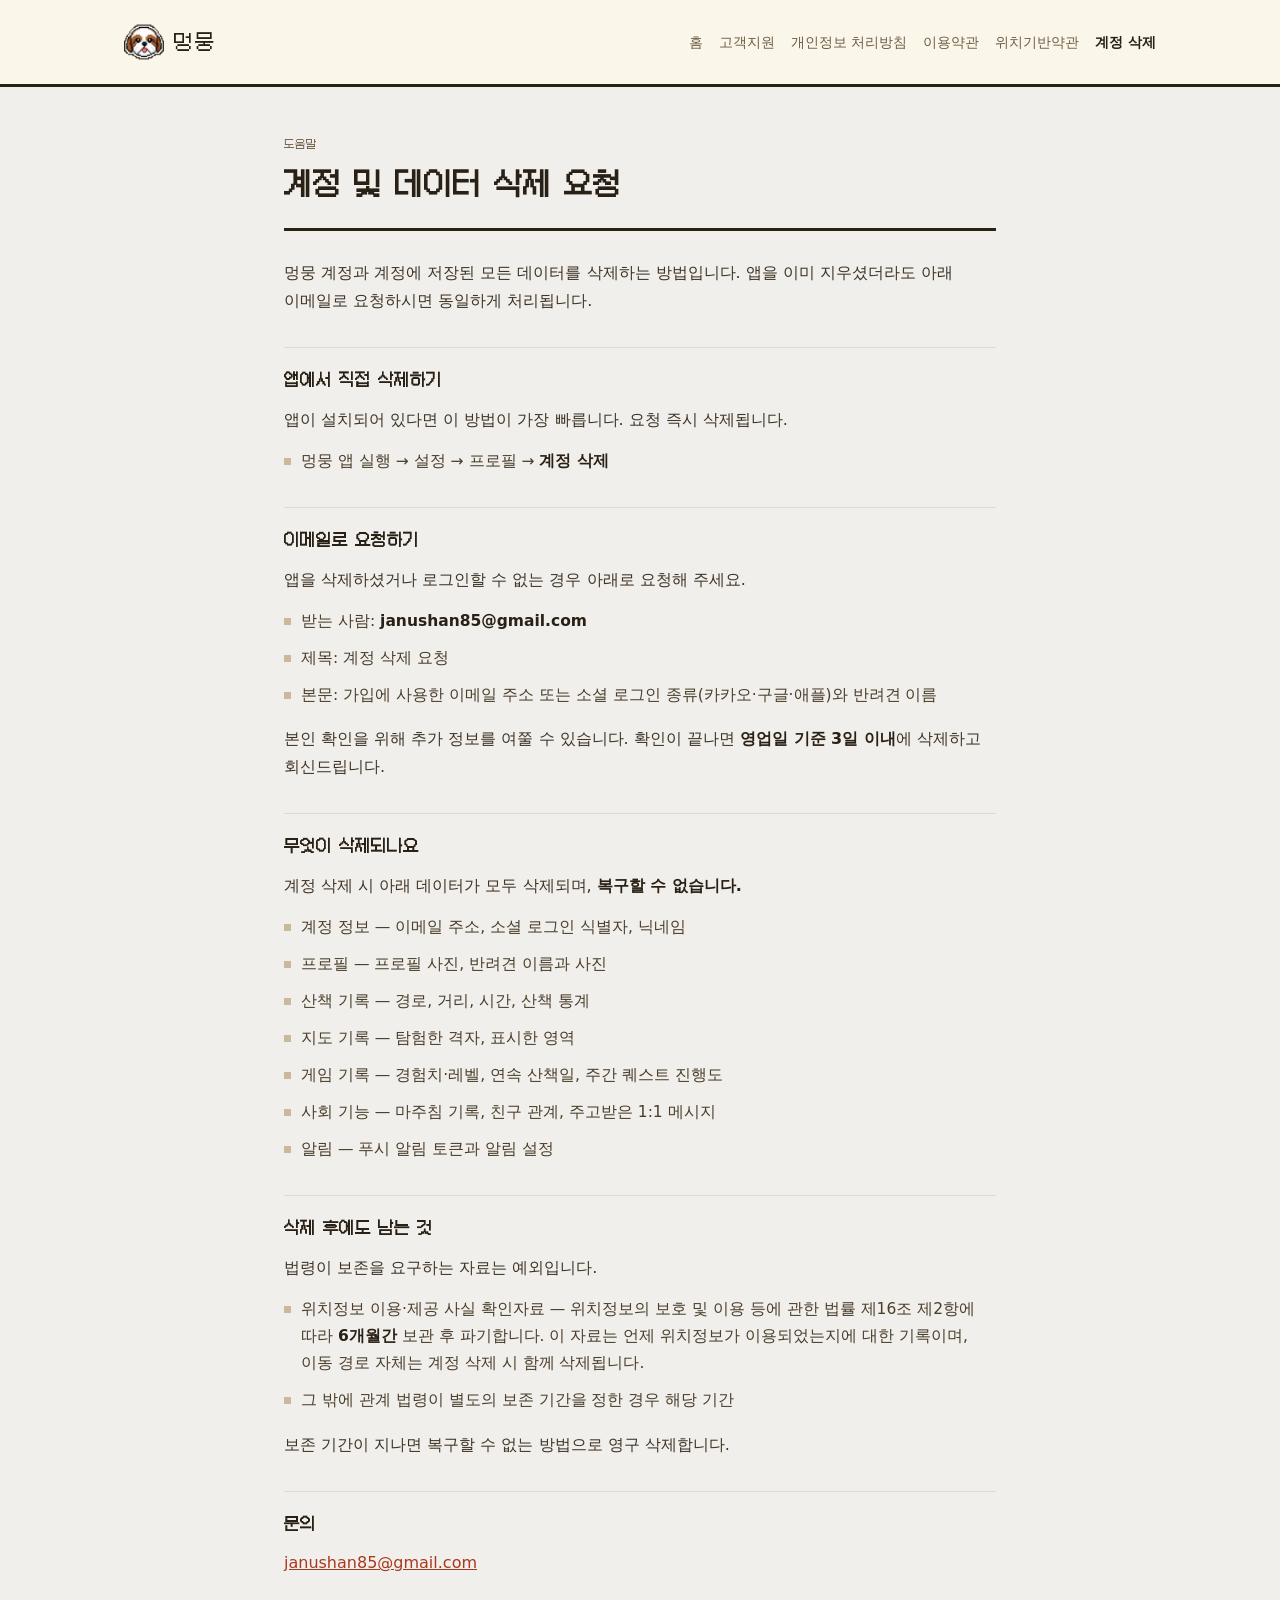
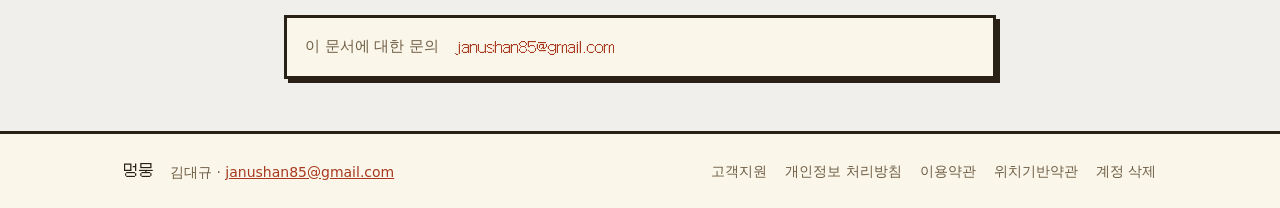
==== commit afd7f55b: "Fit the footer on one line on desktop" ====
--- a/account-deletion/index.html
+++ b/account-deletion/index.html
@@ -4,12 +4,12 @@
   <meta charset="utf-8">
   <meta name="viewport" content="width=device-width, initial-scale=1">
   <title>계정 및 데이터 삭제 요청 · 멍뭉</title>
-  <meta name="description" content="반려견과 걸은 만큼 동네 지도가 채워지는 산책 앱. 처음 밟는 칸이 칠해지고, 마음에 드는 자리에는 우리 강아지의 영역을 남깁니다.">
+  <meta name="description" content="산책이 탐험이 되고 탐험이 전쟁이 된다. 동네를 걸으며 지도를 채우고, 다른 강아지들과 영역을 두고 대결해보세요!">
   <meta name="theme-color" content="#2A2116">
   <meta property="og:type" content="website">
   <meta property="og:site_name" content="멍뭉">
   <meta property="og:title" content="계정 및 데이터 삭제 요청">
-  <meta property="og:description" content="반려견과 걸은 만큼 동네 지도가 채워지는 산책 앱. 처음 밟는 칸이 칠해지고, 마음에 드는 자리에는 우리 강아지의 영역을 남깁니다.">
+  <meta property="og:description" content="산책이 탐험이 되고 탐험이 전쟁이 된다. 동네를 걸으며 지도를 채우고, 다른 강아지들과 영역을 두고 대결해보세요!">
   <meta property="og:url" content="https://pawplot.app/account-deletion/">
   <meta property="og:image" content="https://pawplot.app/assets/icon-512.png">
   <link rel="icon" href="/assets/icon-96.png">
@@ -84,7 +84,7 @@
   </main>
   <footer class="site-foot">
     <div class="wrap foot-row">
-      <div>
+      <div class="foot-id">
         <div class="foot-name">멍뭉</div>
         <div class="foot-who">김대규 · <a href="mailto:janushan85@gmail.com">janushan85@gmail.com</a></div>
       </div>
@@ -107,6 +107,7 @@
       };
       toggle.addEventListener('click', () => set(!head.classList.contains('nav-open')));
       document.addEventListener('keydown', (e) => { if (e.key === 'Escape') set(false); });
+      document.addEventListener('click', (e) => { if (!head.contains(e.target)) set(false); });
     })();
   </script>
 </body>
--- a/style.css
+++ b/style.css
@@ -88,17 +88,25 @@
   .nav-open .nav-toggle span:nth-child(2) { opacity: 0; }
   .nav-open .nav-toggle span:nth-child(3) { transform: translateY(-7px) rotate(-45deg); }
   .js .site-nav { display: none; }
+  /* 펼치면 버튼 아래 오른쪽에 카드로 뜬다 — 본문을 밀지 않고 위에 덮는다 */
+  .head-row { position: relative; }
   .js .nav-open .site-nav {
     display: flex;
     flex-direction: column;
-    flex-basis: 100%;
     gap: 0;
-    margin: 0;
+    position: absolute;
+    top: calc(100% - 4px);
+    right: 18px;
+    z-index: 10;
+    min-width: 200px;
+    padding: 6px 18px;
     font-size: 16px;
-    border-top: 2px solid var(--rule);
+    background: var(--card);
+    border: 3px solid var(--ink);
+    box-shadow: 4px 4px 0 var(--ink);
   }
-  .js .nav-open .site-nav > * { padding: 12px 0; border-bottom: 2px solid var(--rule); }
-  .js .nav-open .site-nav > :last-child { border-bottom: 0; padding-bottom: 0; }
+  .js .nav-open .site-nav > * { padding: 11px 0; border-bottom: 2px solid var(--rule); }
+  .js .nav-open .site-nav > :last-child { border-bottom: 0; }
 }
 
 /* ── 히어로 ───────────────────────────────────────────── */
@@ -123,29 +131,39 @@
   margin: 0 0 18px;
 }
 .hero-lead { font-size: 16.5px; line-height: 1.8; color: var(--sand); margin: 0 0 26px; max-width: 30em; }
-.hero-note { margin: 18px 0 0; font-size: 13.5px; line-height: 1.7; color: var(--dim); max-width: 26em; }
 
 .stores { display: flex; flex-wrap: wrap; gap: 12px; }
 .store {
+  /* 두 스토어 배지의 공통 골격(검은 바탕·회색 테두리·흰 글씨)을 도트로. 둥근 모서리는
+     계단으로 깎는다 — 바깥 회색 판을 4px, 안쪽 검은 판을 2px 깎아 겹치면 모서리에
+     회색 계단이 남는다. */
+  --step: polygon(4px 0, calc(100% - 4px) 0, calc(100% - 4px) 2px, calc(100% - 2px) 2px,
+    calc(100% - 2px) 4px, 100% 4px, 100% calc(100% - 4px), calc(100% - 2px) calc(100% - 4px),
+    calc(100% - 2px) calc(100% - 2px), calc(100% - 4px) calc(100% - 2px), calc(100% - 4px) 100%,
+    4px 100%, 4px calc(100% - 2px), 2px calc(100% - 2px), 2px calc(100% - 4px), 0 calc(100% - 4px),
+    0 4px, 2px 4px, 2px 2px, 4px 2px);
+  display: flex;
+  padding: 2px;
+  background: #A6A6A6;
+  clip-path: var(--step);
+  min-width: 212px; /* 두 배지 폭을 맞춘다 — 좁은 화면에서 위아래로 쌓일 때 들쭉날쭉하지 않게 */
+  text-decoration: none;
+  color: #fff;
+}
+.store-in {
+  flex: 1;
   display: flex;
   align-items: center;
   gap: 12px;
-  border: 3px solid var(--ink);
-  padding: 13px 18px;
-  text-decoration: none;
-}
-.store-i { width: 22px; height: 22px; flex: none; }
-.store-t { display: flex; flex-direction: column; line-height: 1.3; white-space: nowrap; }
-.store-sub { font-size: 11.5px; }
-.store-name { font-family: var(--pixel); font-size: 15px; }
-.apple { background: var(--coral); box-shadow: 4px 4px 0 var(--coral-lite); color: #fff; }
-.apple .store-i { fill: #fff; }
-.apple .store-sub { color: #FBEDE8; }
-.apple:hover { box-shadow: 2px 2px 0 var(--coral-lite); color: #fff; }
-.play { background: var(--card); box-shadow: 4px 4px 0 var(--gold); color: var(--ink); }
-.play .store-i { fill: var(--ink); }
-.play .store-sub { color: var(--muted); }
-.play:hover { box-shadow: 2px 2px 0 var(--gold); color: var(--ink); }
+  padding: 10px 18px 10px 14px;
+  background: #000;
+  clip-path: var(--step);
+}
+.store:hover { background: #fff; color: #fff; }
+.store-i { width: 24px; height: 28px; flex: none; }
+.store-t { display: flex; flex-direction: column; line-height: 1.25; white-space: nowrap; }
+.store-sub { font-size: 11px; color: #fff; }
+.store-name { font-family: var(--pixel); font-size: 19px; }
 
 /* ── 폰 그림 ──────────────────────────────────────────
    폭 하나(--u)로 전체가 자란다. 안쪽 요소는 전부 em 이라 --u 만 바꾸면
@@ -285,8 +303,7 @@
 
 /* ── 본문 블록 ────────────────────────────────────────── */
 .block { padding-top: 44px; }
-.block h2 { font-family: var(--pixel); font-size: 20px; line-height: 1.5; margin: 0 0 8px; }
-.block-lead { margin: 0 0 24px; color: var(--muted); font-size: 15px; }
+.block h2 { font-family: var(--pixel); font-size: 20px; line-height: 1.5; margin: 0 0 20px; }
 
 .cards { display: grid; gap: 16px; }
 .card {
@@ -300,19 +317,24 @@
 .card h3 { font-family: var(--pixel); font-size: 15.5px; line-height: 1.5; margin: 0; }
 .card p { margin: 0; font-size: 15.5px; color: #4A3E2C; }
 
-.split { display: grid; gap: 32px; border-top: 3px solid var(--ink); margin-top: 44px; padding-top: 34px; }
-.split h2 { margin-bottom: 16px; }
-.ticks, .dots { margin: 0; padding: 0; list-style: none; display: flex; flex-direction: column; gap: 10px; }
-.ticks li, .dots li { display: flex; gap: 10px; font-size: 15.5px; color: #4A3E2C; }
-.ticks i { width: 9px; height: 9px; background: var(--gold); flex: none; margin-top: 9px; }
+.dots { margin: 0; padding: 0; list-style: none; display: flex; flex-direction: column; gap: 10px; }
+.dots li { display: flex; gap: 10px; font-size: 15.5px; color: #4A3E2C; }
 .dots i { width: 7px; height: 7px; background: var(--sand); flex: none; margin-top: 10px; }
-.note { margin: 18px 0 0; font-size: 15px; color: var(--muted); }
-
-.contact { background: var(--ink); padding: 20px; }
-.contact-lead { margin: 0 0 10px; font-size: 14px; color: var(--sand); }
+
+.contact {
+  display: flex;
+  flex-wrap: wrap;
+  align-items: center;
+  gap: 8px 28px;
+  background: var(--ink);
+  padding: 20px;
+}
+.contact > div { display: flex; flex-wrap: wrap; align-items: baseline; gap: 4px 12px; }
+.contact-title { font-family: var(--pixel); font-size: 16px; color: var(--card); }
+.contact-lead { font-size: 14px; color: var(--sand); }
 .contact-mail { font-family: var(--pixel); font-size: 15px; color: var(--gold); text-decoration: none; word-break: break-all; }
 .contact-mail:hover { color: #FF8A7A; }
-.contact-note { margin: 14px 0 0; font-size: 14px; color: var(--dim); }
+.contact-note { margin: 0; font-size: 14px; color: var(--dim); }
 .contact-note a { color: #FF8A7A; }
 
 /* ── 문서 ─────────────────────────────────────────────── */
@@ -368,17 +390,21 @@
   body { font-size: 17px; }
   .wrap { padding: 0 24px; }
   .phone { --u: 3.7px; }
-  .cards { grid-template-columns: repeat(2, 1fr); gap: 20px; }
+  .cards { gap: 20px; }
   .card { padding: 24px; }
   .block { padding-top: 60px; }
-  .split { grid-template-columns: 1fr 1fr; gap: 32px; margin-top: 56px; padding-top: 40px; }
   .contact { padding: 22px 24px; }
+  .contact-note { margin-left: auto; }
   .doc { padding: 48px 24px 0; }
 }
 
 @media (min-width: 62rem) {
   .head-row { padding-top: 22px; padding-bottom: 22px; }
-  .hero-grid { grid-template-columns: 1fr minmax(0, 320px); gap: 40px; align-items: end; padding-top: 64px; }
+  /* 꼬리말을 한 줄로: 이름·운영자·메일·문서 링크를 가로로 늘어놓는다 */
+  .foot-row { align-items: center; padding-top: 24px; padding-bottom: 24px; }
+  .foot-id { display: flex; align-items: baseline; gap: 16px; }
+  .foot-name { margin-bottom: 0; }
+  .hero-grid { grid-template-columns: 1fr minmax(0, 320px); gap: 40px; align-items: end; padding-top: 96px; }
   .hero-copy { padding-bottom: 56px; }
-  .cards { grid-template-columns: repeat(4, 1fr); }
-}
+  .cards { grid-template-columns: repeat(3, 1fr); }
+}
